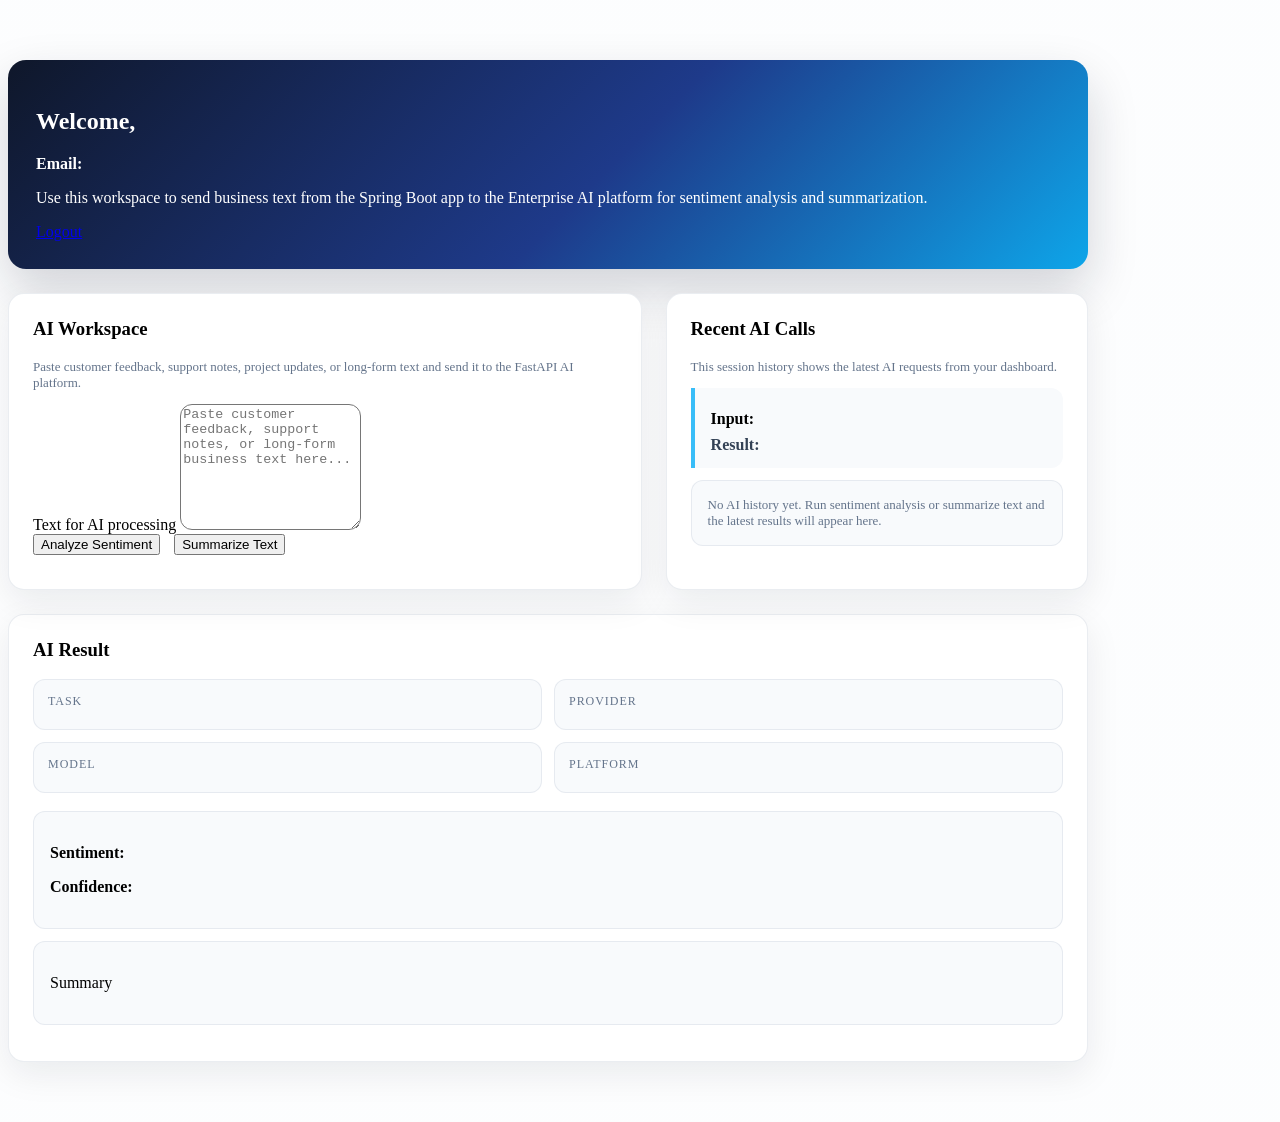
==== src/main/resources/templates/dashboard.html @ 6f8bd44a "Add Jenkinsfile to deploy Spring Boot AKS app with shared library" ====
<!DOCTYPE html>
<html xmlns:th="http://www.thymeleaf.org">
<head>
<title>User Dashboard</title>
<link rel="stylesheet" type="text/css" th:href="@{/webjars/bootstrap/3.3.7/css/bootstrap.min.css}" />
<link rel="stylesheet" type="text/css" th:href="@{/css/style.css}" />
<style>
body {
	background: linear-gradient(135deg, #f7fbff 0%, #eef3ff 100%);
}

.dashboard-shell {
	max-width: 1080px;
}

.ai-hero {
	background: linear-gradient(135deg, #0f172a, #1e3a8a 55%, #0ea5e9);
	color: #fff;
	border-radius: 18px;
	padding: 28px;
	margin-bottom: 24px;
	box-shadow: 0 22px 50px rgba(15, 23, 42, 0.18);
}

.ai-hero h2,
.ai-hero h3,
.ai-hero p {
	color: #fff;
}

.ai-grid {
	display: grid;
	grid-template-columns: 1.2fr 0.8fr;
	gap: 24px;
}

.ai-card {
	background: #fff;
	border-radius: 16px;
	padding: 24px;
	box-shadow: 0 12px 35px rgba(15, 23, 42, 0.08);
	border: 1px solid rgba(148, 163, 184, 0.2);
}

.ai-card h3 {
	margin-top: 0;
	font-weight: 700;
}

.ai-card textarea {
	border-radius: 12px;
	resize: vertical;
}

.ai-actions .btn {
	margin-right: 10px;
	margin-bottom: 10px;
}

.result-grid {
	display: grid;
	grid-template-columns: repeat(2, minmax(0, 1fr));
	gap: 12px;
	margin-bottom: 18px;
}

.result-stat {
	background: #f8fafc;
	border-radius: 12px;
	padding: 14px;
	border: 1px solid rgba(148, 163, 184, 0.18);
}

.result-stat .eyebrow {
	display: block;
	font-size: 12px;
	text-transform: uppercase;
	letter-spacing: 0.08em;
	color: #64748b;
	margin-bottom: 6px;
}

.result-copy {
	background: #f8fafc;
	border-radius: 12px;
	padding: 16px;
	border: 1px solid rgba(148, 163, 184, 0.18);
	margin-bottom: 12px;
}

.history-list {
	list-style: none;
	padding: 0;
	margin: 0;
}

.history-item {
	border-left: 4px solid #38bdf8;
	padding: 14px 16px;
	margin-bottom: 12px;
	background: #f8fafc;
	border-radius: 0 12px 12px 0;
}

.history-meta {
	display: flex;
	flex-wrap: wrap;
	gap: 8px;
	margin-bottom: 8px;
}

.history-result {
	margin-top: 8px;
	color: #334155;
}

.small-muted {
	color: #64748b;
	font-size: 13px;
}

@media (max-width: 900px) {
	.ai-grid {
		grid-template-columns: 1fr;
	}

	.result-grid {
		grid-template-columns: 1fr;
	}
}
</style>
</head>
<body style="background:
linear-gradient(rgba(244, 247, 251, 0.24), rgba(244, 247, 251, 0.24)),
url('/img/dashboard-forest.png') center center / cover no-repeat fixed;">

<div class="container dashboard-shell" style="margin-top:60px; margin-bottom:60px;">
	<div class="ai-hero">
		<div class="row">
			<div class="col-sm-8">
				<h2>Welcome, <span th:text="${user.firstName}"></span></h2>
				<p><strong>Email:</strong> <span th:text="${user.email}"></span></p>
				<p>Use this workspace to send business text from the Spring Boot app to the Enterprise AI platform for sentiment analysis and summarization.</p>
			</div>
			<div class="col-sm-4 text-right">
				<a href="/" class="btn btn-default" style="margin-top:20px;">Logout</a>
			</div>
		</div>
	</div>

	<div class="ai-grid">
		<div class="ai-card">
			<h3>AI Workspace</h3>
			<p class="small-muted">Paste customer feedback, support notes, project updates, or long-form text and send it to the FastAPI AI platform.</p>

			<div th:if="${aiError}" class="alert alert-danger" th:text="${aiError}"></div>

			<form th:action="@{'/dashboard/' + ${user.id} + '/ai/sentiment'}" method="post">
				<div class="form-group">
					<label for="aiText">Text for AI processing</label>
					<textarea id="aiText" name="aiText" class="form-control" rows="8" placeholder="Paste customer feedback, support notes, or long-form business text here..." th:text="${aiText}"></textarea>
				</div>
				<div class="ai-actions">
					<button type="submit" class="btn btn-primary btn-lg">Analyze Sentiment</button>
					<button type="submit" class="btn btn-info btn-lg" formaction="#" th:attr="formaction=@{'/dashboard/' + ${user.id} + '/ai/summarize'}">Summarize Text</button>
				</div>
			</form>
		</div>

		<div class="ai-card">
			<h3>Recent AI Calls</h3>
			<p class="small-muted">This session history shows the latest AI requests from your dashboard.</p>

			<ul class="history-list" th:if="${aiHistory != null and !aiHistory.isEmpty()}">
				<li class="history-item" th:each="item : ${aiHistory}">
					<div class="history-meta">
						<span class="label label-primary" th:text="${item.action}"></span>
						<span class="label label-default" th:text="${item.provider}"></span>
						<span class="label" th:if="${item.prediction}" th:classappend="${#strings.equalsIgnoreCase(item.prediction, 'POSITIVE')} ? ' label-success' : ' label-danger'" th:text="${item.prediction}"></span>
					</div>
					<div><strong>Input:</strong> <span th:text="${item.inputPreview}"></span></div>
					<div class="history-result"><strong>Result:</strong> <span th:text="${item.resultPreview}"></span></div>
				</li>
			</ul>

			<div th:if="${aiHistory == null or aiHistory.isEmpty()}" class="result-copy">
				<p class="small-muted" style="margin:0;">No AI history yet. Run sentiment analysis or summarize text and the latest results will appear here.</p>
			</div>
		</div>
	</div>

	<div class="ai-card" th:if="${aiResponse}" style="margin-top:24px;">
		<h3>AI Result</h3>
		<div class="result-grid">
			<div class="result-stat">
				<span class="eyebrow">Task</span>
				<span th:text="${aiResponse.task}"></span>
			</div>
			<div class="result-stat">
				<span class="eyebrow">Provider</span>
				<span th:text="${aiResponse.provider}"></span>
			</div>
			<div class="result-stat">
				<span class="eyebrow">Model</span>
				<span th:text="${aiResponse.model}"></span>
			</div>
			<div class="result-stat">
				<span class="eyebrow">Platform</span>
				<span th:text="${aiResponse.platform}"></span>
			</div>
		</div>

		<div th:if="${aiResponse.prediction}" class="result-copy">
			<p>
				<strong>Sentiment:</strong>
				<span class="label" th:classappend="${aiSentimentClass}" th:text="${aiResponse.prediction}"></span>
			</p>
			<p><strong>Confidence:</strong> <span th:text="${aiResponse.confidence}"></span></p>
		</div>

		<div th:if="${aiResponse.summary}" class="result-copy">
			<p class="eyebrow" style="margin-bottom:10px;">Summary</p>
			<p style="margin-bottom:0;" th:text="${aiResponse.summary}"></p>
		</div>

		<div th:if="${aiResponse.error}" class="alert alert-danger" th:text="${aiResponse.error}"></div>
	</div>
</div>

</body>
</html>
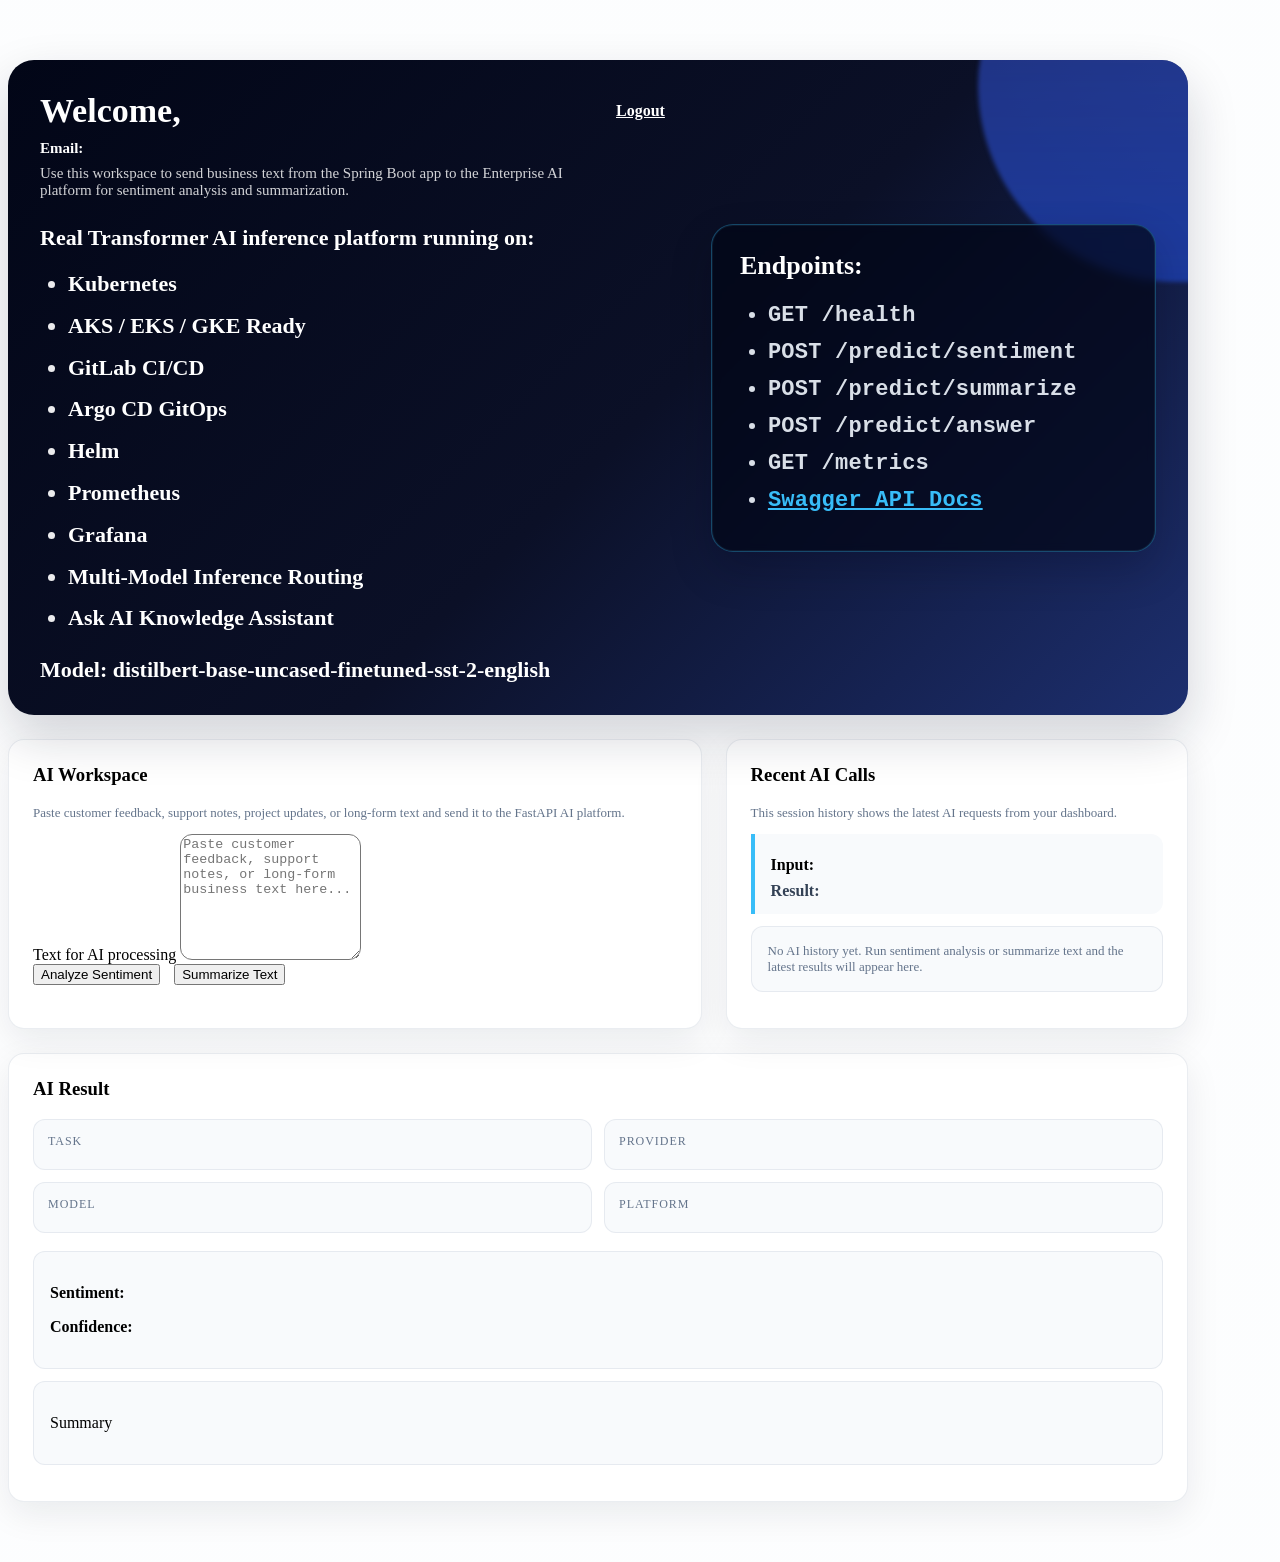
==== commit 774ff104: "Update enterprise AI app README with Jenkins AKS and Argo CD troubleshooting" ====
--- a/src/main/resources/templates/dashboard.html
+++ b/src/main/resources/templates/dashboard.html
@@ -10,22 +10,135 @@
 }
 
 .dashboard-shell {
-	max-width: 1080px;
+	max-width: 1180px;
 }
 
 .ai-hero {
-	background: linear-gradient(135deg, #0f172a, #1e3a8a 55%, #0ea5e9);
+	background: linear-gradient(135deg, #020617 0%, #0b1027 54%, #1d2f6f 100%);
 	color: #fff;
-	border-radius: 18px;
-	padding: 28px;
+	border-radius: 26px;
+	padding: 32px;
 	margin-bottom: 24px;
 	box-shadow: 0 22px 50px rgba(15, 23, 42, 0.18);
+	overflow: hidden;
+	position: relative;
+}
+
+.ai-hero::after {
+	content: "";
+	position: absolute;
+	top: -18%;
+	right: -11%;
+	width: 340px;
+	height: 340px;
+	border-radius: 42% 0 0 58%;
+	background: linear-gradient(180deg, rgba(67, 97, 238, 0.44), rgba(30, 64, 175, 0.82));
+	filter: blur(2px);
+	pointer-events: none;
 }
 
 .ai-hero h2,
 .ai-hero h3,
-.ai-hero p {
+.ai-hero p,
+.ai-hero li,
+.ai-hero a,
+.ai-hero strong,
+.ai-hero span {
 	color: #fff;
+}
+
+.ai-hero-layout {
+	display: grid;
+	grid-template-columns: minmax(0, 1.3fr) minmax(320px, 0.9fr);
+	gap: 28px;
+	align-items: stretch;
+	position: relative;
+	z-index: 1;
+}
+
+.ai-hero-copy {
+	display: flex;
+	flex-direction: column;
+	gap: 18px;
+}
+
+.ai-hero-topbar {
+	display: flex;
+	justify-content: space-between;
+	align-items: flex-start;
+	gap: 18px;
+}
+
+.ai-hero-topbar h2 {
+	margin: 0 0 10px;
+	font-size: 34px;
+	font-weight: 700;
+}
+
+.ai-hero-topbar p {
+	margin: 0 0 8px;
+	font-size: 15px;
+	color: rgba(255, 255, 255, 0.82);
+}
+
+.ai-hero-copy .btn {
+	border-radius: 999px;
+	padding: 10px 18px;
+	font-weight: 600;
+}
+
+.ai-platform-list {
+	margin: 0;
+	padding-left: 28px;
+	font-size: 22px;
+	font-weight: 600;
+	line-height: 1.9;
+}
+
+.ai-platform-list li::marker {
+	color: rgba(255, 255, 255, 0.92);
+}
+
+.ai-model-line {
+	font-size: 22px;
+	font-weight: 700;
+	margin: 0;
+}
+
+.ai-endpoints-card {
+	background: rgba(2, 6, 23, 0.72);
+	border: 1px solid rgba(56, 189, 248, 0.35);
+	border-radius: 22px;
+	padding: 26px 28px;
+	box-shadow: inset 0 0 0 1px rgba(125, 211, 252, 0.08), 0 18px 40px rgba(2, 6, 23, 0.22);
+	backdrop-filter: blur(4px);
+	align-self: center;
+}
+
+.ai-endpoints-card h3 {
+	margin: 0 0 22px;
+	font-size: 26px;
+	font-weight: 700;
+}
+
+.ai-endpoints-list {
+	margin: 0;
+	padding-left: 28px;
+}
+
+.ai-endpoints-list li {
+	margin-bottom: 12px;
+	font-family: "SFMono-Regular", Menlo, Monaco, Consolas, "Liberation Mono", "Courier New", monospace;
+	font-size: 22px;
+	font-weight: 600;
+	letter-spacing: 0.01em;
+	color: rgba(226, 232, 240, 0.96);
+}
+
+.ai-endpoints-list a {
+	color: #38bdf8;
+	font-family: inherit;
+	text-decoration: underline;
 }
 
 .ai-grid {
@@ -120,12 +233,37 @@
 }
 
 @media (max-width: 900px) {
+	.ai-hero-layout,
 	.ai-grid {
 		grid-template-columns: 1fr;
 	}
 
+	.ai-hero-topbar {
+		flex-direction: column;
+	}
+
+	.ai-endpoints-card {
+		padding: 22px;
+	}
+
 	.result-grid {
 		grid-template-columns: 1fr;
+	}
+}
+
+@media (max-width: 640px) {
+	.ai-hero {
+		padding: 24px;
+	}
+
+	.ai-hero-topbar h2 {
+		font-size: 28px;
+	}
+
+	.ai-platform-list,
+	.ai-model-line,
+	.ai-endpoints-list li {
+		font-size: 18px;
 	}
 }
 </style>
@@ -136,15 +274,46 @@
 
 <div class="container dashboard-shell" style="margin-top:60px; margin-bottom:60px;">
 	<div class="ai-hero">
-		<div class="row">
-			<div class="col-sm-8">
-				<h2>Welcome, <span th:text="${user.firstName}"></span></h2>
-				<p><strong>Email:</strong> <span th:text="${user.email}"></span></p>
-				<p>Use this workspace to send business text from the Spring Boot app to the Enterprise AI platform for sentiment analysis and summarization.</p>
-			</div>
-			<div class="col-sm-4 text-right">
-				<a href="/" class="btn btn-default" style="margin-top:20px;">Logout</a>
-			</div>
+		<div class="ai-hero-layout">
+			<div class="ai-hero-copy">
+				<div class="ai-hero-topbar">
+					<div>
+						<h2>Welcome, <span th:text="${user.firstName}"></span></h2>
+						<p><strong>Email:</strong> <span th:text="${user.email}"></span></p>
+						<p>Use this workspace to send business text from the Spring Boot app to the Enterprise AI platform for sentiment analysis and summarization.</p>
+					</div>
+					<a href="/" class="btn btn-default">Logout</a>
+				</div>
+
+				<div>
+					<p style="font-size:22px; font-weight:700; margin:0 0 12px;">Real Transformer AI inference platform running on:</p>
+					<ul class="ai-platform-list">
+						<li>Kubernetes</li>
+						<li>AKS / EKS / GKE Ready</li>
+						<li>GitLab CI/CD</li>
+						<li>Argo CD GitOps</li>
+						<li>Helm</li>
+						<li>Prometheus</li>
+						<li>Grafana</li>
+						<li>Multi-Model Inference Routing</li>
+						<li>Ask AI Knowledge Assistant</li>
+					</ul>
+				</div>
+
+				<p class="ai-model-line">Model: distilbert-base-uncased-finetuned-sst-2-english</p>
+			</div>
+
+			<aside class="ai-endpoints-card">
+				<h3>Endpoints:</h3>
+				<ul class="ai-endpoints-list">
+					<li>GET /health</li>
+					<li>POST /predict/sentiment</li>
+					<li>POST /predict/summarize</li>
+					<li>POST /predict/answer</li>
+					<li>GET /metrics</li>
+					<li><a href="https://ai.jcloudcodes.com/docs" target="_blank" rel="noopener noreferrer">Swagger API Docs</a></li>
+				</ul>
+			</aside>
 		</div>
 	</div>
 
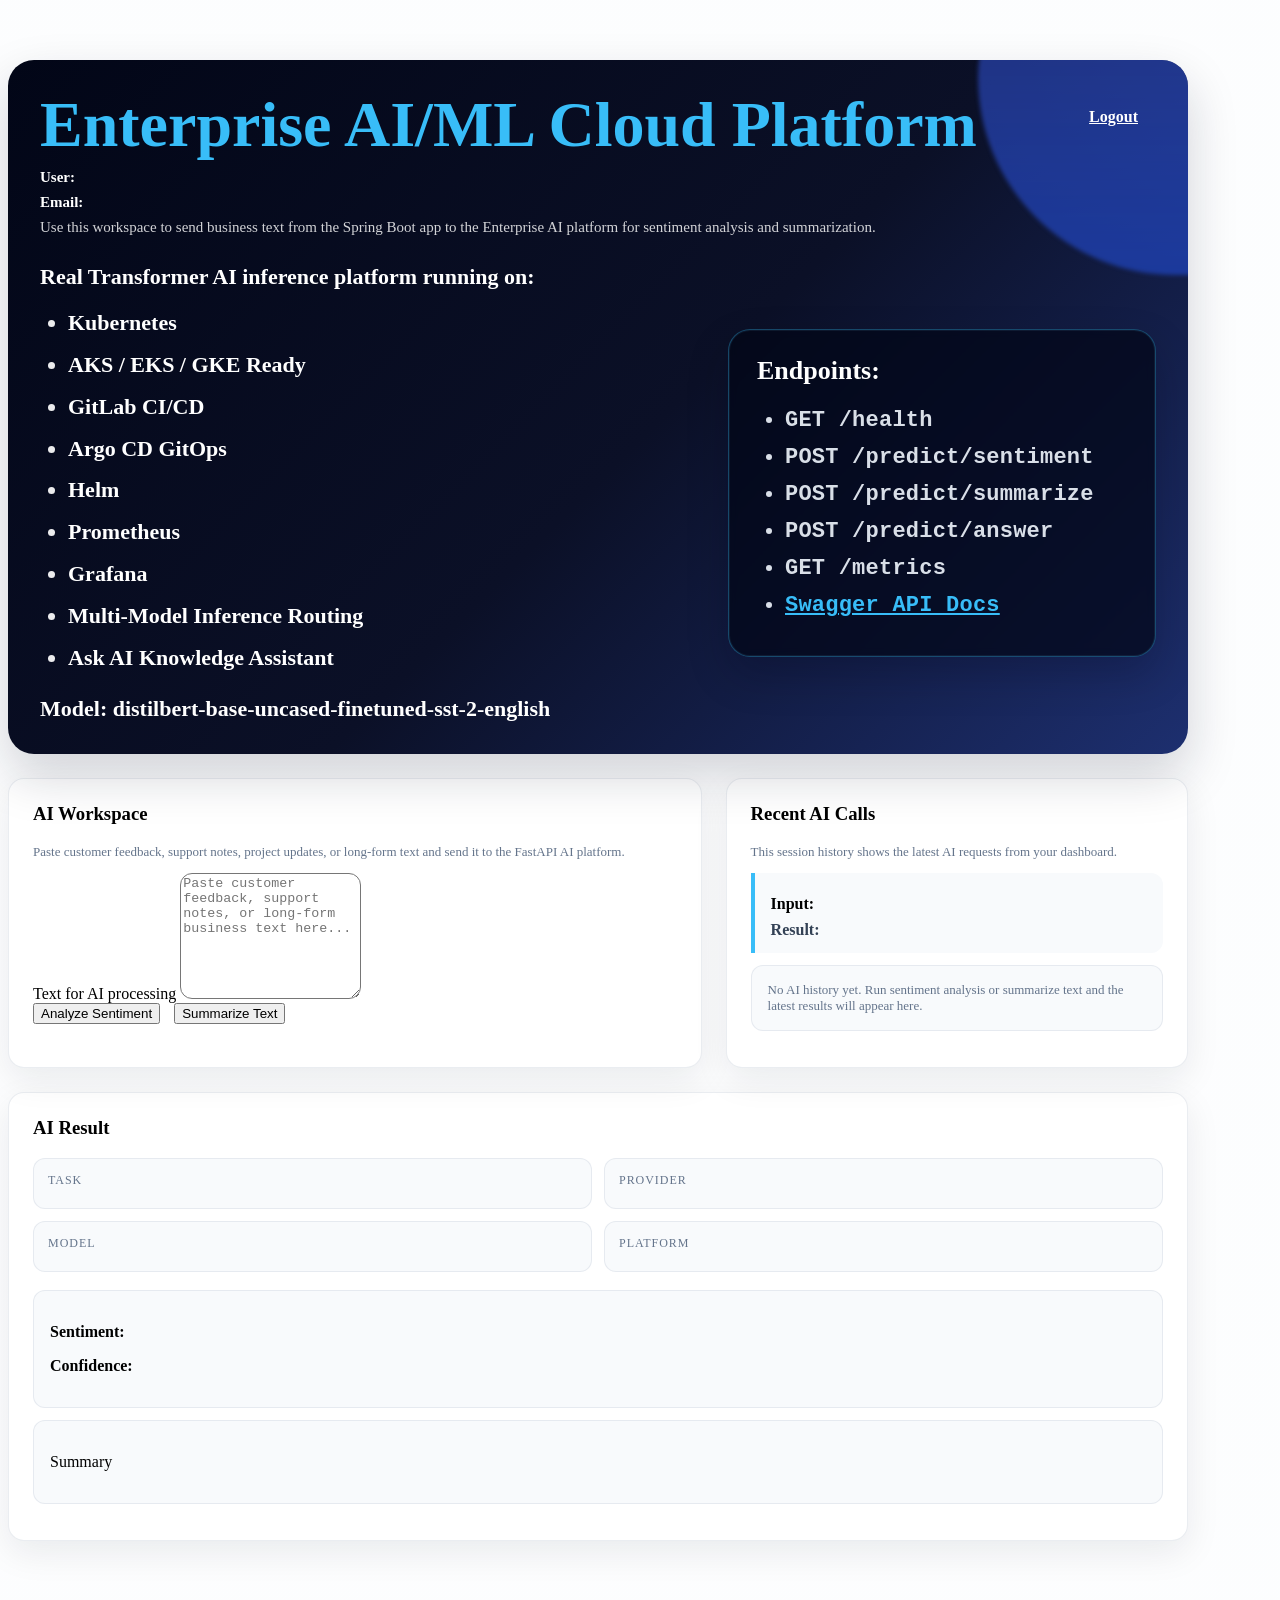
==== commit a426bb13: "Update enterprise AI app README with Jenkins AKS and Argo CD troubleshooting" ====
--- a/src/main/resources/templates/dashboard.html
+++ b/src/main/resources/templates/dashboard.html
@@ -48,43 +48,51 @@
 }
 
 .ai-hero-layout {
-	display: grid;
-	grid-template-columns: minmax(0, 1.3fr) minmax(320px, 0.9fr);
-	gap: 28px;
-	align-items: stretch;
 	position: relative;
 	z-index: 1;
 }
 
-.ai-hero-copy {
-	display: flex;
-	flex-direction: column;
-	gap: 18px;
-}
-
-.ai-hero-topbar {
+.ai-hero-header {
 	display: flex;
 	justify-content: space-between;
 	align-items: flex-start;
 	gap: 18px;
-}
-
-.ai-hero-topbar h2 {
-	margin: 0 0 10px;
-	font-size: 34px;
-	font-weight: 700;
-}
-
-.ai-hero-topbar p {
+	margin-bottom: 20px;
+}
+
+.ai-hero-header h1 {
+	margin: 0 0 12px;
+	font-size: 64px;
+	line-height: 1.02;
+	font-weight: 800;
+	color: #38bdf8;
+}
+
+.ai-hero-header p {
 	margin: 0 0 8px;
 	font-size: 15px;
 	color: rgba(255, 255, 255, 0.82);
 }
 
-.ai-hero-copy .btn {
+.ai-hero-header .btn {
 	border-radius: 999px;
 	padding: 10px 18px;
 	font-weight: 600;
+	margin-top: 6px;
+}
+
+.ai-hero-columns {
+	display: flex;
+	align-items: flex-start;
+	gap: 34px;
+}
+
+.ai-hero-copy {
+	flex: 1 1 auto;
+	min-width: 0;
+	display: flex;
+	flex-direction: column;
+	gap: 18px;
 }
 
 .ai-platform-list {
@@ -106,6 +114,9 @@
 }
 
 .ai-endpoints-card {
+	flex: 0 0 370px;
+	max-width: 370px;
+	margin-left: auto;
 	background: rgba(2, 6, 23, 0.72);
 	border: 1px solid rgba(56, 189, 248, 0.35);
 	border-radius: 22px;
@@ -232,17 +243,16 @@
 	font-size: 13px;
 }
 
-@media (max-width: 900px) {
-	.ai-hero-layout,
+@media (max-width: 1024px) {
+	.ai-hero-columns,
 	.ai-grid {
-		grid-template-columns: 1fr;
-	}
-
-	.ai-hero-topbar {
 		flex-direction: column;
+		display: flex;
 	}
 
 	.ai-endpoints-card {
+		width: 100%;
+		max-width: none;
 		padding: 22px;
 	}
 
@@ -256,8 +266,12 @@
 		padding: 24px;
 	}
 
-	.ai-hero-topbar h2 {
-		font-size: 28px;
+	.ai-hero-header {
+		flex-direction: column;
+	}
+
+	.ai-hero-header h1 {
+		font-size: 42px;
 	}
 
 	.ai-platform-list,
@@ -275,19 +289,21 @@
 <div class="container dashboard-shell" style="margin-top:60px; margin-bottom:60px;">
 	<div class="ai-hero">
 		<div class="ai-hero-layout">
-			<div class="ai-hero-copy">
-				<div class="ai-hero-topbar">
+			<div class="ai-hero-header">
+				<div>
+					<h1>Enterprise AI/ML Cloud Platform</h1>
+					<p><strong>User:</strong> <span th:text="${user.firstName}"></span></p>
+					<p><strong>Email:</strong> <span th:text="${user.email}"></span></p>
+					<p>Use this workspace to send business text from the Spring Boot app to the Enterprise AI platform for sentiment analysis and summarization.</p>
+				</div>
+				<a href="/" class="btn btn-default">Logout</a>
+			</div>
+
+			<div class="ai-hero-columns">
+				<div class="ai-hero-copy">
 					<div>
-						<h2>Welcome, <span th:text="${user.firstName}"></span></h2>
-						<p><strong>Email:</strong> <span th:text="${user.email}"></span></p>
-						<p>Use this workspace to send business text from the Spring Boot app to the Enterprise AI platform for sentiment analysis and summarization.</p>
-					</div>
-					<a href="/" class="btn btn-default">Logout</a>
-				</div>
-
-				<div>
-					<p style="font-size:22px; font-weight:700; margin:0 0 12px;">Real Transformer AI inference platform running on:</p>
-					<ul class="ai-platform-list">
+						<p style="font-size:22px; font-weight:700; margin:0 0 12px;">Real Transformer AI inference platform running on:</p>
+						<ul class="ai-platform-list">
 						<li>Kubernetes</li>
 						<li>AKS / EKS / GKE Ready</li>
 						<li>GitLab CI/CD</li>
@@ -300,10 +316,10 @@
 					</ul>
 				</div>
 
-				<p class="ai-model-line">Model: distilbert-base-uncased-finetuned-sst-2-english</p>
-			</div>
-
-			<aside class="ai-endpoints-card">
+					<p class="ai-model-line">Model: distilbert-base-uncased-finetuned-sst-2-english</p>
+				</div>
+
+				<aside class="ai-endpoints-card">
 				<h3>Endpoints:</h3>
 				<ul class="ai-endpoints-list">
 					<li>GET /health</li>
@@ -313,7 +329,8 @@
 					<li>GET /metrics</li>
 					<li><a href="https://ai.jcloudcodes.com/docs" target="_blank" rel="noopener noreferrer">Swagger API Docs</a></li>
 				</ul>
-			</aside>
+				</aside>
+			</div>
 		</div>
 	</div>
 
